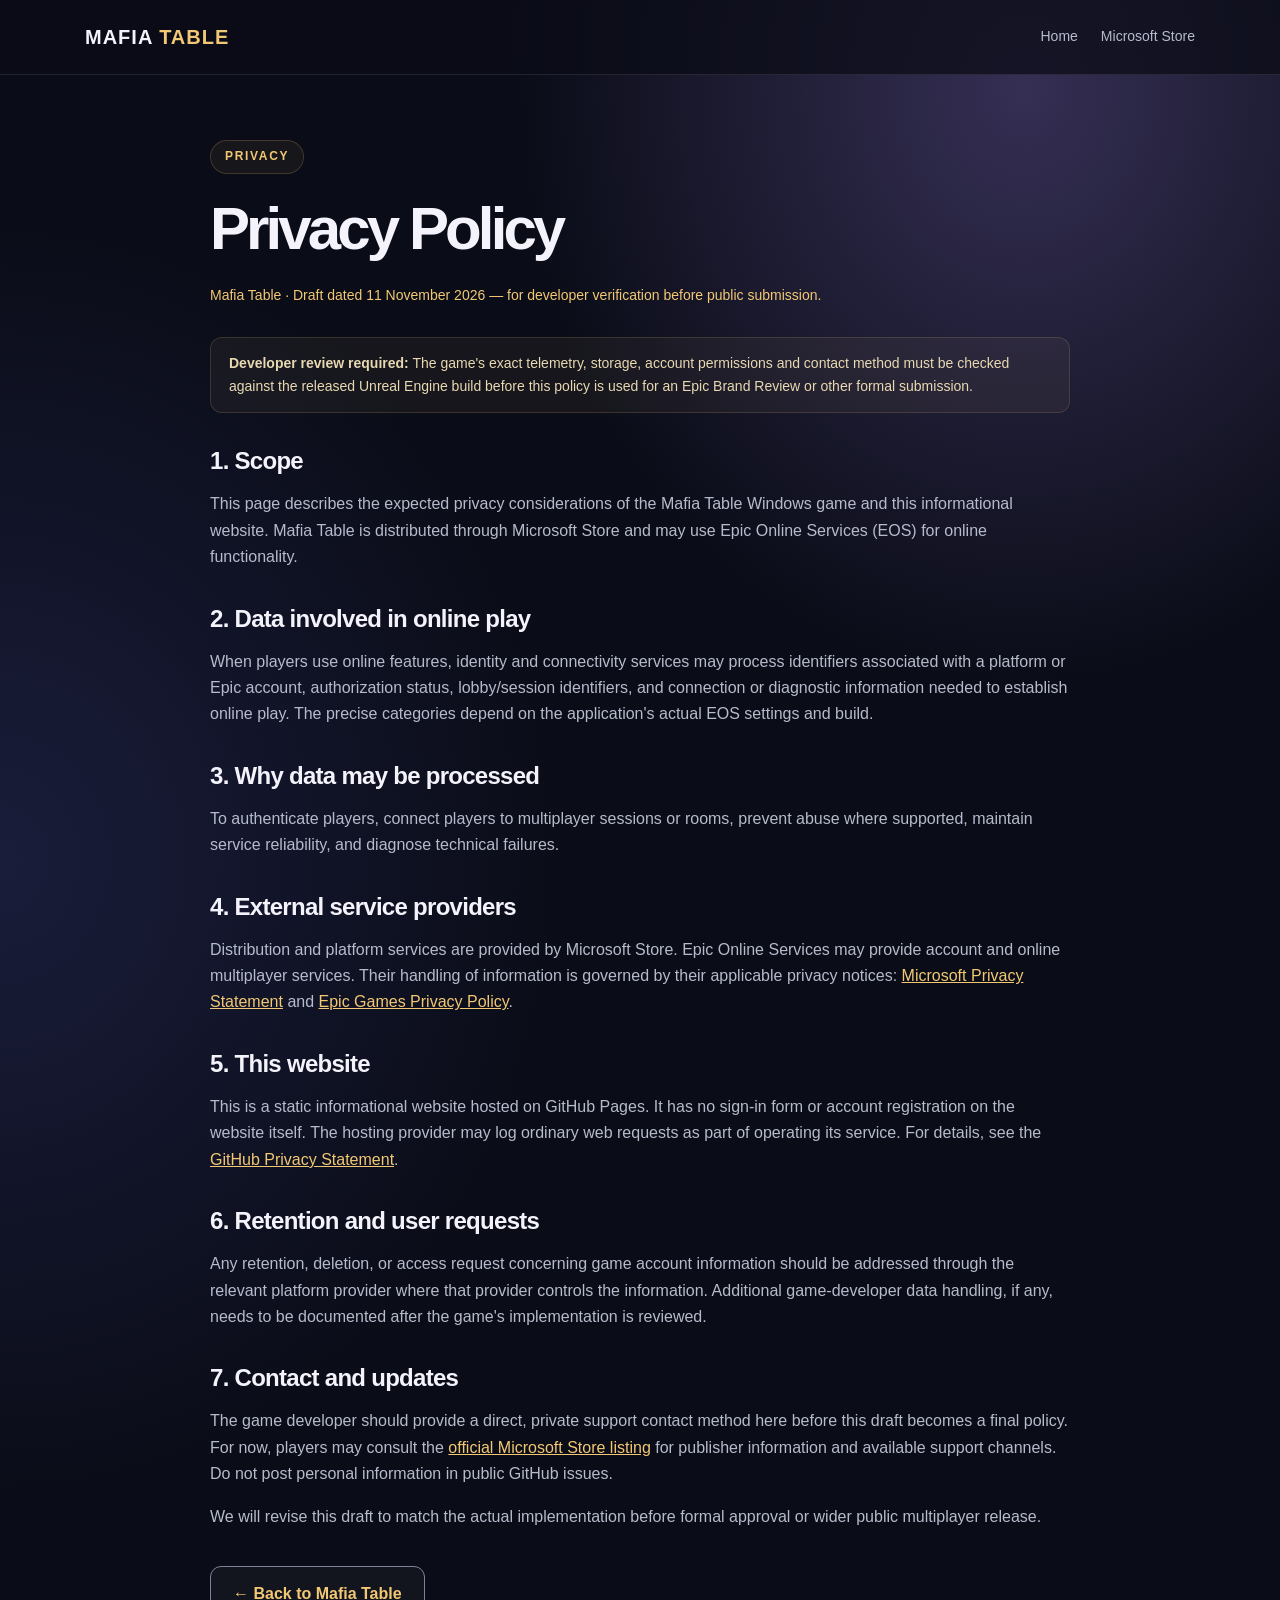
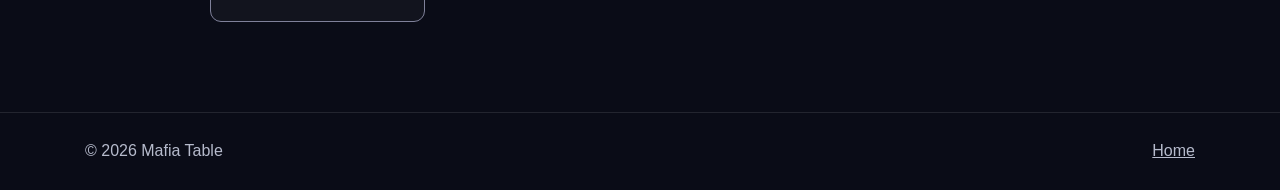
==== privacy.html @ bb3576d7 "Add Mafia Table website: privacy.html" ====
<!doctype html><html lang="en"><head><meta charset="utf-8"><meta name="viewport" content="width=device-width,initial-scale=1"><meta name="theme-color" content="#0a0c17"><meta name="description" content="Mafia Table privacy policy information."><title>Privacy Policy | Mafia Table</title><link rel="stylesheet" href="styles.css"></head><body><header><div class="shell nav"><a class="brand" href="./">MAFIA <span>TABLE</span></a><nav><a href="./">Home</a><a href="https://apps.microsoft.com/detail/9NH1LT8SS26W?hl=en&amp;gl=IL">Microsoft Store</a></nav></div></header>
<main class="shell content"><span class="eyebrow">Privacy</span><h1>Privacy Policy</h1><p class="meta">Mafia Table · Draft dated 11 November 2026 — for developer verification before public submission.</p><div class="note"><strong>Developer review required:</strong> The game's exact telemetry, storage, account permissions and contact method must be checked against the released Unreal Engine build before this policy is used for an Epic Brand Review or other formal submission.</div>
<h2>1. Scope</h2><p>This page describes the expected privacy considerations of the Mafia Table Windows game and this informational website. Mafia Table is distributed through Microsoft Store and may use Epic Online Services (EOS) for online functionality.</p>
<h2>2. Data involved in online play</h2><p>When players use online features, identity and connectivity services may process identifiers associated with a platform or Epic account, authorization status, lobby/session identifiers, and connection or diagnostic information needed to establish online play. The precise categories depend on the application's actual EOS settings and build.</p>
<h2>3. Why data may be processed</h2><p>To authenticate players, connect players to multiplayer sessions or rooms, prevent abuse where supported, maintain service reliability, and diagnose technical failures.</p>
<h2>4. External service providers</h2><p>Distribution and platform services are provided by Microsoft Store. Epic Online Services may provide account and online multiplayer services. Their handling of information is governed by their applicable privacy notices: <a href="https://privacy.microsoft.com/privacystatement">Microsoft Privacy Statement</a> and <a href="https://www.epicgames.com/site/en-US/privacypolicy">Epic Games Privacy Policy</a>.</p>
<h2>5. This website</h2><p>This is a static informational website hosted on GitHub Pages. It has no sign-in form or account registration on the website itself. The hosting provider may log ordinary web requests as part of operating its service. For details, see the <a href="https://docs.github.com/en/site-policy/privacy-policies/github-general-privacy-statement">GitHub Privacy Statement</a>.</p>
<h2>6. Retention and user requests</h2><p>Any retention, deletion, or access request concerning game account information should be addressed through the relevant platform provider where that provider controls the information. Additional game-developer data handling, if any, needs to be documented after the game's implementation is reviewed.</p>
<h2>7. Contact and updates</h2><p>The game developer should provide a direct, private support contact method here before this draft becomes a final policy. For now, players may consult the <a href="https://apps.microsoft.com/detail/9NH1LT8SS26W?hl=en&amp;gl=IL">official Microsoft Store listing</a> for publisher information and available support channels. Do not post personal information in public GitHub issues.</p>
<p>We will revise this draft to match the actual implementation before formal approval or wider public multiplayer release.</p>
<div class="buttons" style="margin-top:36px"><a class="button outline" href="./">← Back to Mafia Table</a></div></main>
<footer><div class="shell footer-row"><span>© 2026 Mafia Table</span><a href="./">Home</a></div></footer></body></html>
---- styles.css ----
:root{color-scheme:dark;--bg:#0a0c17;--panel:#171b2e;--line:#313752;--ink:#f4f3fb;--muted:#b6bbcc;--gold:#f2c874;--violet:#9b91ff}*{box-sizing:border-box}html{scroll-behavior:smooth}body{margin:0;font-family:Inter,Segoe UI,Arial,sans-serif;background:radial-gradient(ellipse 50% 42% at 80% 5%,#352f54 0,transparent 80%),radial-gradient(ellipse 55% 45% at 0 48%,#191d3a 0,transparent 82%),var(--bg);color:var(--ink);line-height:1.65}a{color:inherit}a:focus-visible{outline:3px solid var(--gold);outline-offset:3px;border-radius:5px}.shell{width:min(1110px,calc(100% - 42px));margin:auto}header{border-bottom:1px solid #ffffff19;background:#0a0c17ba}.nav{display:flex;justify-content:space-between;align-items:center;gap:22px;min-height:74px}.brand{font-size:20px;font-weight:900;text-decoration:none;letter-spacing:.05em}.brand span{color:var(--gold)}nav{display:flex;align-items:center;gap:23px}nav a{font-size:14px;color:var(--muted);text-decoration:none}nav a:hover{color:white}h1,h2,h3{line-height:1.17;letter-spacing:-.03em}h1{font-weight:900;font-size:clamp(53px,9vw,110px);letter-spacing:-.065em;margin:20px 0}h1 strong{color:var(--gold)}h2{font-size:clamp(28px,4vw,40px);margin:0 0 13px}h3{margin:0 0 10px}p{color:var(--muted)}.hero{display:grid;grid-template-columns:1.12fr .88fr;align-items:center;gap:30px;padding:90px 0 110px}.eyebrow{display:inline-block;border:1px solid #a586524f;border-radius:30px;padding:6px 14px;text-transform:uppercase;letter-spacing:.14em;font-size:12px;color:var(--gold);font-weight:800;background:#c4a65d10}.lead{font-size:clamp(17px,2.3vw,21px);max-width:610px;margin:0 0 31px}.buttons{display:flex;gap:13px;flex-wrap:wrap}.button{padding:14px 22px;border-radius:11px;display:inline-flex;align-items:center;gap:9px;font-weight:800;text-decoration:none;transition:transform .15s}.button:hover{transform:translateY(-2px)}.button.primary{color:#211827;background:linear-gradient(115deg,#f5d995,#e4b75d)}.button.outline{border:1px solid #7f819a;background:#ffffff08}.scene{min-height:340px;display:grid;place-items:center;position:relative}.scene:before{content:"";position:absolute;width:100%;aspect-ratio:1;background:radial-gradient(circle,#57457e88,transparent 68%);filter:blur(15px)}.table-art{position:relative;display:grid;place-items:center;width:min(86%,385px);aspect-ratio:1.15;border-radius:35px;background:linear-gradient(135deg,#34304f,#15182b);border:1px solid #ffffff30;box-shadow:0 30px 75px #0008;transform:rotate(-7deg)}.felt{width:75%;height:67%;background:radial-gradient(circle at 35% 10%,#53705a,#273d40 60%,#22303e);border:9px solid #b98c56;box-shadow:inset 0 0 0 2px #f8d59077,0 15px 20px #0006;border-radius:26px;display:grid;place-items:center}.cards{font-size:clamp(42px,7vw,76px);letter-spacing:-.17em;transform:rotate(7deg);text-shadow:0 8px 14px #0008}.chip{position:absolute;display:grid;place-items:center;height:56px;width:56px;background:#f7e8d0;border-radius:50%;border:4px dashed #c25353;color:#bf5050;font-weight:900;font-size:25px;box-shadow:0 9px 24px #0007}.chip.c1{right:5%;top:10%}.chip.c2{left:5%;bottom:7%;border-color:#4b5c8c;color:#4b5c8c}.features{padding:14px 0 90px}.features>.intro{margin-bottom:22px}.grid{display:grid;grid-template-columns:repeat(3,1fr);gap:16px}.tile{border:1px solid var(--line);border-radius:17px;padding:25px;background:linear-gradient(150deg,#1b2137,#131729);min-height:190px}.tile .emoji{font-size:30px;display:block;margin-bottom:16px}.tile p{font-size:14px;margin:0}.banner{border:1px solid #4c4b6b;background:linear-gradient(135deg,#292944,#171b2d);padding:30px;border-radius:20px;display:flex;align-items:center;justify-content:space-between;gap:20px;margin-bottom:100px}.banner p{margin-bottom:0}.small{font-size:13px}.note{border:1px solid #8e7b534a;background:#bba06411;color:#e8d9b2;padding:14px 18px;border-radius:12px;margin-top:30px;font-size:14px}.content{max-width:860px;padding:65px 0 90px}.content h1{font-size:clamp(38px,6vw,60px)}.content h2{font-size:24px;margin:34px 0 9px}.content ul{color:var(--muted);padding-left:22px}.content a{color:var(--gold)}.meta{font-size:14px;color:var(--gold)}footer{border-top:1px solid #ffffff1a;padding:25px 0;color:var(--muted)}.footer-row{display:flex;align-items:center;justify-content:space-between;gap:20px;flex-wrap:wrap}footer a{color:var(--muted)}footer a:hover{color:white}@media(max-width:760px){.hero{grid-template-columns:1fr;padding:60px 0 55px}.scene{min-height:285px}.grid{grid-template-columns:1fr}.banner{flex-direction:column;align-items:flex-start;margin-bottom:65px}.nav{min-height:69px}.nav nav{gap:12px}nav a{font-size:12px}.tile{min-height:initial}}
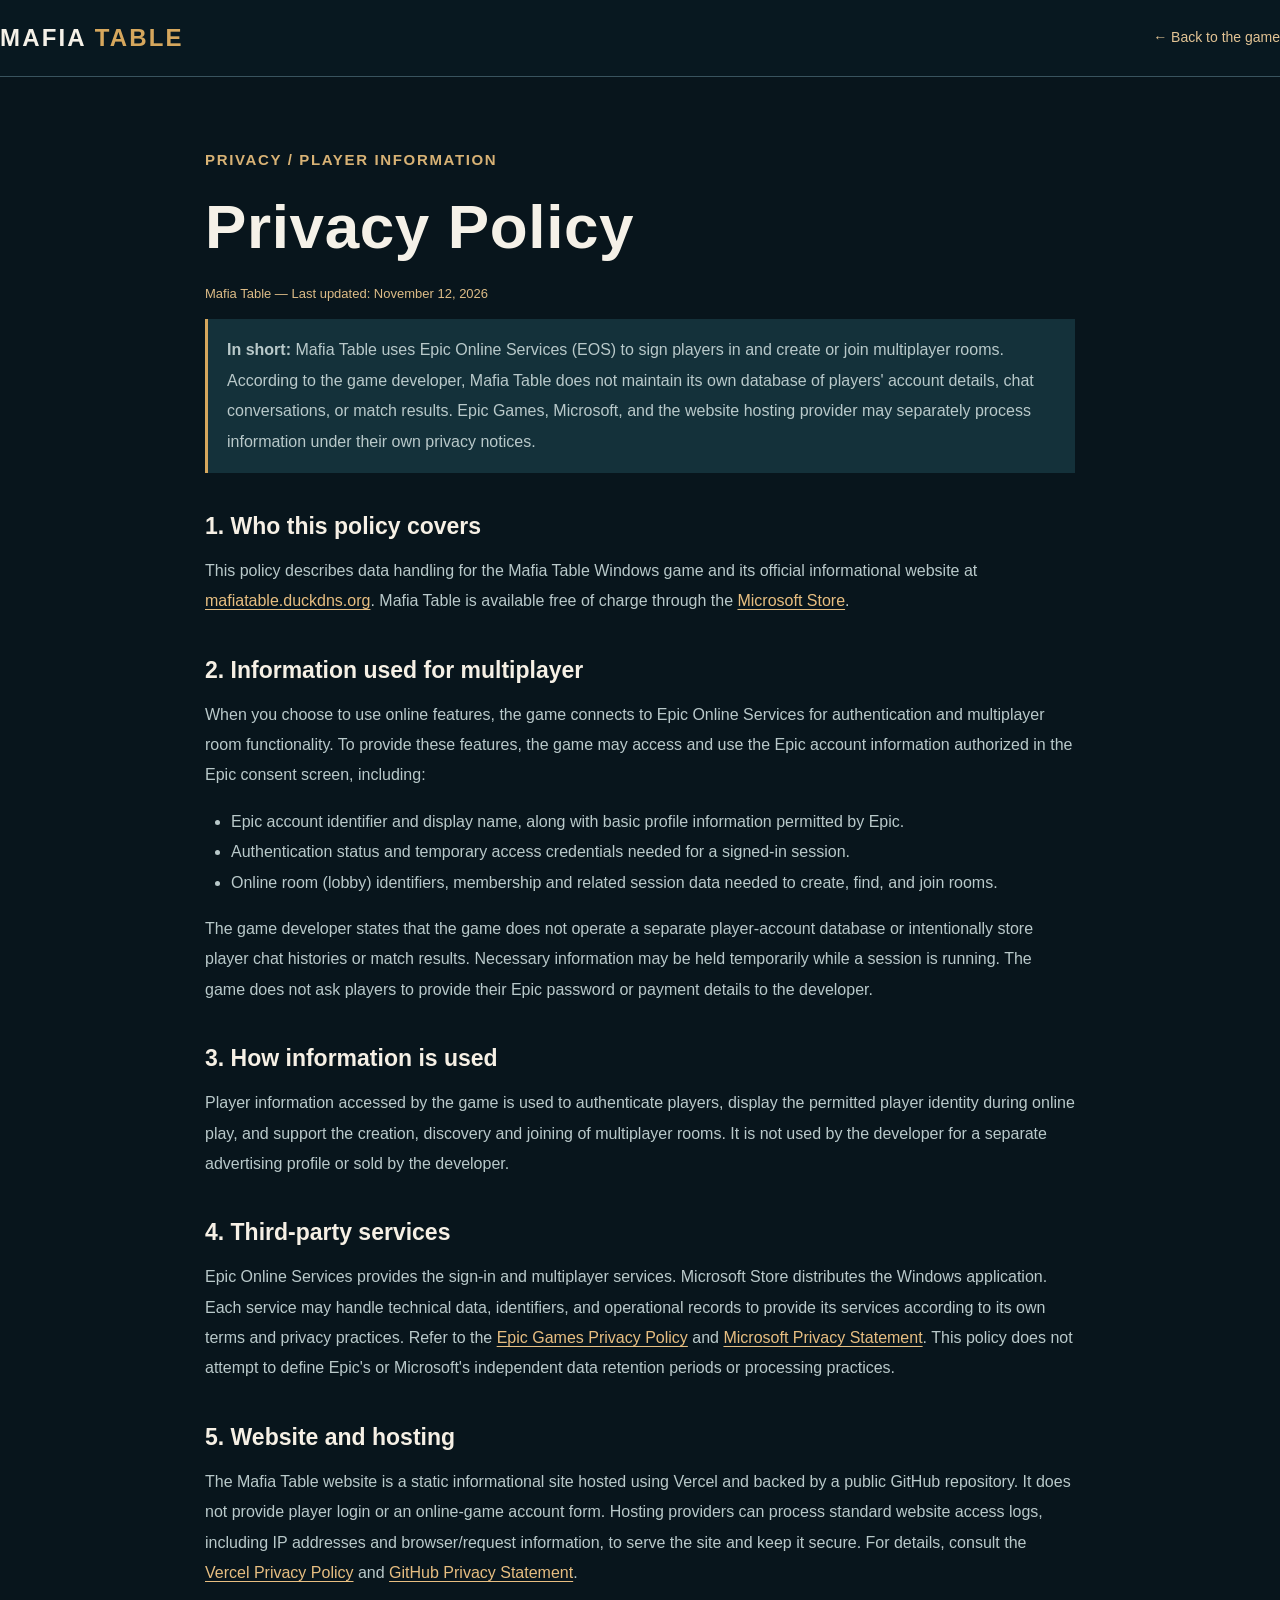
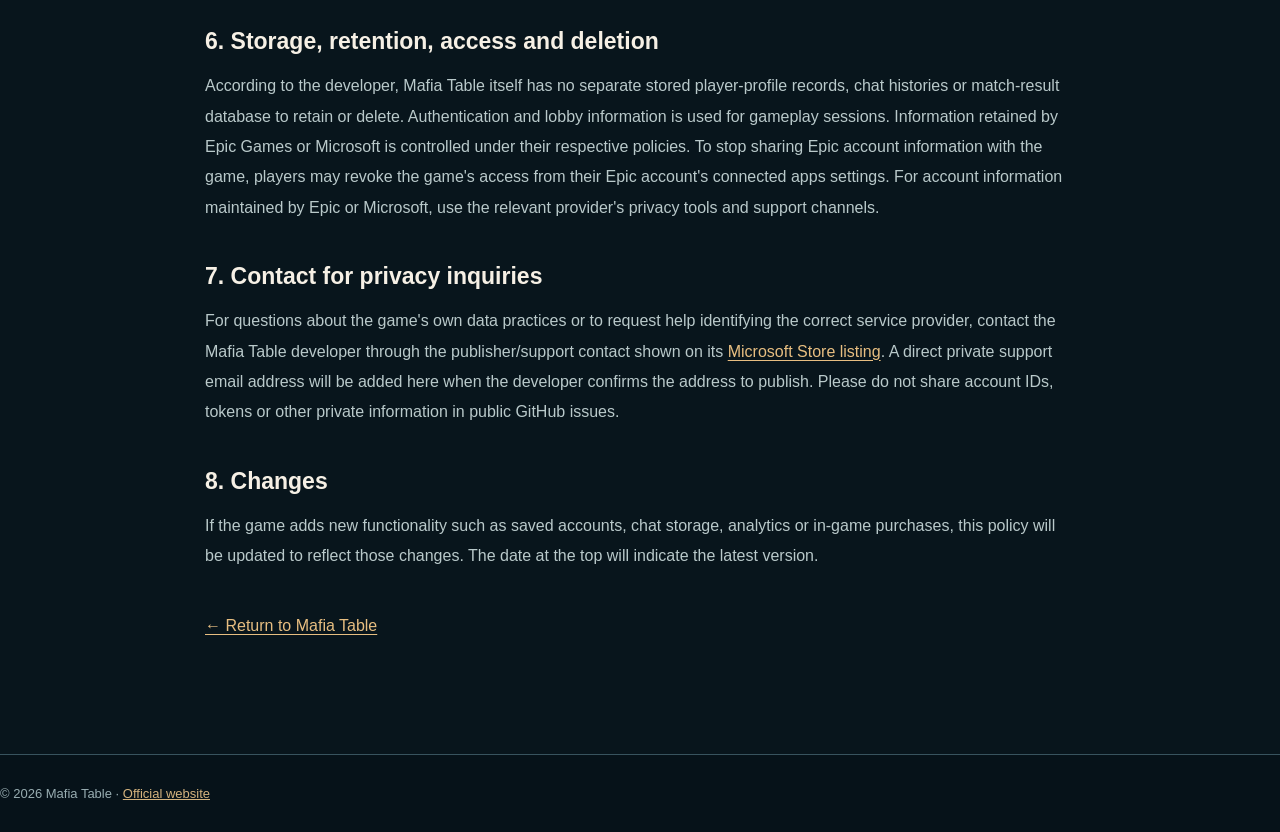
==== commit c7ba1b3b: "Update Mafia Table privacy policy for EOS-only authentication and lobbies" ====
--- a/privacy.html
+++ b/privacy.html
@@ -1,12 +1,65 @@
-<!doctype html><html lang="en"><head><meta charset="utf-8"><meta name="viewport" content="width=device-width,initial-scale=1"><meta name="theme-color" content="#0a0c17"><meta name="description" content="Mafia Table privacy policy information."><title>Privacy Policy | Mafia Table</title><link rel="stylesheet" href="styles.css"></head><body><header><div class="shell nav"><a class="brand" href="./">MAFIA <span>TABLE</span></a><nav><a href="./">Home</a><a href="https://apps.microsoft.com/detail/9NH1LT8SS26W?hl=en&amp;gl=IL">Microsoft Store</a></nav></div></header>
-<main class="shell content"><span class="eyebrow">Privacy</span><h1>Privacy Policy</h1><p class="meta">Mafia Table · Draft dated 11 November 2026 — for developer verification before public submission.</p><div class="note"><strong>Developer review required:</strong> The game's exact telemetry, storage, account permissions and contact method must be checked against the released Unreal Engine build before this policy is used for an Epic Brand Review or other formal submission.</div>
-<h2>1. Scope</h2><p>This page describes the expected privacy considerations of the Mafia Table Windows game and this informational website. Mafia Table is distributed through Microsoft Store and may use Epic Online Services (EOS) for online functionality.</p>
-<h2>2. Data involved in online play</h2><p>When players use online features, identity and connectivity services may process identifiers associated with a platform or Epic account, authorization status, lobby/session identifiers, and connection or diagnostic information needed to establish online play. The precise categories depend on the application's actual EOS settings and build.</p>
-<h2>3. Why data may be processed</h2><p>To authenticate players, connect players to multiplayer sessions or rooms, prevent abuse where supported, maintain service reliability, and diagnose technical failures.</p>
-<h2>4. External service providers</h2><p>Distribution and platform services are provided by Microsoft Store. Epic Online Services may provide account and online multiplayer services. Their handling of information is governed by their applicable privacy notices: <a href="https://privacy.microsoft.com/privacystatement">Microsoft Privacy Statement</a> and <a href="https://www.epicgames.com/site/en-US/privacypolicy">Epic Games Privacy Policy</a>.</p>
-<h2>5. This website</h2><p>This is a static informational website hosted on GitHub Pages. It has no sign-in form or account registration on the website itself. The hosting provider may log ordinary web requests as part of operating its service. For details, see the <a href="https://docs.github.com/en/site-policy/privacy-policies/github-general-privacy-statement">GitHub Privacy Statement</a>.</p>
-<h2>6. Retention and user requests</h2><p>Any retention, deletion, or access request concerning game account information should be addressed through the relevant platform provider where that provider controls the information. Additional game-developer data handling, if any, needs to be documented after the game's implementation is reviewed.</p>
-<h2>7. Contact and updates</h2><p>The game developer should provide a direct, private support contact method here before this draft becomes a final policy. For now, players may consult the <a href="https://apps.microsoft.com/detail/9NH1LT8SS26W?hl=en&amp;gl=IL">official Microsoft Store listing</a> for publisher information and available support channels. Do not post personal information in public GitHub issues.</p>
-<p>We will revise this draft to match the actual implementation before formal approval or wider public multiplayer release.</p>
-<div class="buttons" style="margin-top:36px"><a class="button outline" href="./">← Back to Mafia Table</a></div></main>
-<footer><div class="shell footer-row"><span>© 2026 Mafia Table</span><a href="./">Home</a></div></footer></body></html>+<!doctype html>
+<html lang="en">
+<head>
+<meta charset="utf-8">
+<meta name="viewport" content="width=device-width,initial-scale=1">
+<meta name="theme-color" content="#08151b">
+<meta name="description" content="Privacy Policy for Mafia Table, a free Windows game using Epic Online Services for sign-in and online rooms.">
+<title>Privacy Policy | Mafia Table</title>
+<link rel="stylesheet" href="styles.css">
+<style>
+.privacy-page{max-width:870px;margin:auto;padding:70px 0 96px}
+.privacy-page h1{font:900 clamp(37px,6vw,62px)/1.2 "Barlow Condensed",Arial,sans-serif;letter-spacing:.01em;margin:17px 0}
+.privacy-page h2{font-size:23px;color:#f6f0e5;margin:35px 0 10px}
+.privacy-page p,.privacy-page li{color:#b9c9ca;line-height:1.9}
+.privacy-page ul{padding-left:26px}
+.privacy-page a{color:#e7be81;text-underline-offset:3px}
+.privacy-date{color:#ddbc87!important;font-size:13px}
+.privacy-summary{border-left:3px solid #d6a75d;padding:16px 19px;background:#14313a}
+.privacy-nav{display:flex;justify-content:space-between;align-items:center;gap:14px;padding:24px 0}
+.privacy-nav a{text-decoration:none}
+.privacy-nav .logo{font:900 24px "Barlow Condensed",Arial,sans-serif;letter-spacing:.09em}
+.privacy-nav .logo span{color:#d6a75d}
+.privacy-nav .return{color:#e2c394;font-size:14px}
+.privacy-footer{border-top:1px solid #38535e;color:#98adb1;padding:28px 0;font-size:13px}
+@media(max-width:760px){.privacy-page{padding:45px 0 70px}.privacy-page h2{font-size:21px}}
+</style>
+</head>
+<body>
+<header style="background:#081820;border-bottom:1px solid #39535e">
+<div class="shell privacy-nav">
+<a class="logo" href="./">MAFIA <span>TABLE</span></a>
+<a class="return" href="./">← Back to the game</a>
+</div>
+</header>
+<main class="shell privacy-page" id="main">
+<span class="eyebrow">PRIVACY / PLAYER INFORMATION</span>
+<h1>Privacy Policy</h1>
+<p class="privacy-date">Mafia Table — Last updated: November 12, 2026</p>
+<div class="privacy-summary"><p style="margin:0"><strong>In short:</strong> Mafia Table uses Epic Online Services (EOS) to sign players in and create or join multiplayer rooms. According to the game developer, Mafia Table does not maintain its own database of players' account details, chat conversations, or match results. Epic Games, Microsoft, and the website hosting provider may separately process information under their own privacy notices.</p></div>
+<h2>1. Who this policy covers</h2>
+<p>This policy describes data handling for the Mafia Table Windows game and its official informational website at <a href="https://mafiatable.duckdns.org/">mafiatable.duckdns.org</a>. Mafia Table is available free of charge through the <a href="https://apps.microsoft.com/detail/9NH1LT8SS26W?hl=en&amp;gl=IL">Microsoft Store</a>.</p>
+<h2>2. Information used for multiplayer</h2>
+<p>When you choose to use online features, the game connects to Epic Online Services for authentication and multiplayer room functionality. To provide these features, the game may access and use the Epic account information authorized in the Epic consent screen, including:</p>
+<ul>
+<li>Epic account identifier and display name, along with basic profile information permitted by Epic.</li>
+<li>Authentication status and temporary access credentials needed for a signed-in session.</li>
+<li>Online room (lobby) identifiers, membership and related session data needed to create, find, and join rooms.</li>
+</ul>
+<p>The game developer states that the game does not operate a separate player-account database or intentionally store player chat histories or match results. Necessary information may be held temporarily while a session is running. The game does not ask players to provide their Epic password or payment details to the developer.</p>
+<h2>3. How information is used</h2>
+<p>Player information accessed by the game is used to authenticate players, display the permitted player identity during online play, and support the creation, discovery and joining of multiplayer rooms. It is not used by the developer for a separate advertising profile or sold by the developer.</p>
+<h2>4. Third-party services</h2>
+<p>Epic Online Services provides the sign-in and multiplayer services. Microsoft Store distributes the Windows application. Each service may handle technical data, identifiers, and operational records to provide its services according to its own terms and privacy practices. Refer to the <a href="https://www.epicgames.com/site/en-US/privacypolicy">Epic Games Privacy Policy</a> and <a href="https://privacy.microsoft.com/privacystatement">Microsoft Privacy Statement</a>. This policy does not attempt to define Epic's or Microsoft's independent data retention periods or processing practices.</p>
+<h2>5. Website and hosting</h2>
+<p>The Mafia Table website is a static informational site hosted using Vercel and backed by a public GitHub repository. It does not provide player login or an online-game account form. Hosting providers can process standard website access logs, including IP addresses and browser/request information, to serve the site and keep it secure. For details, consult the <a href="https://vercel.com/legal/privacy-policy">Vercel Privacy Policy</a> and <a href="https://docs.github.com/en/site-policy/privacy-policies/github-general-privacy-statement">GitHub Privacy Statement</a>.</p>
+<h2>6. Storage, retention, access and deletion</h2>
+<p>According to the developer, Mafia Table itself has no separate stored player-profile records, chat histories or match-result database to retain or delete. Authentication and lobby information is used for gameplay sessions. Information retained by Epic Games or Microsoft is controlled under their respective policies. To stop sharing Epic account information with the game, players may revoke the game's access from their Epic account's connected apps settings. For account information maintained by Epic or Microsoft, use the relevant provider's privacy tools and support channels.</p>
+<h2>7. Contact for privacy inquiries</h2>
+<p>For questions about the game's own data practices or to request help identifying the correct service provider, contact the Mafia Table developer through the publisher/support contact shown on its <a href="https://apps.microsoft.com/detail/9NH1LT8SS26W?hl=en&amp;gl=IL">Microsoft Store listing</a>. A direct private support email address will be added here when the developer confirms the address to publish. Please do not share account IDs, tokens or other private information in public GitHub issues.</p>
+<h2>8. Changes</h2>
+<p>If the game adds new functionality such as saved accounts, chat storage, analytics or in-game purchases, this policy will be updated to reflect those changes. The date at the top will indicate the latest version.</p>
+<p style="margin-top:40px"><a href="./">← Return to Mafia Table</a></p>
+</main>
+<footer class="privacy-footer"><div class="shell">© 2026 Mafia Table · <a href="./" style="color:#d4b37e">Official website</a></div></footer>
+</body></html>
--- a/styles.css
+++ b/styles.css
@@ -1 +1,21 @@
-:root{color-scheme:dark;--bg:#0a0c17;--panel:#171b2e;--line:#313752;--ink:#f4f3fb;--muted:#b6bbcc;--gold:#f2c874;--violet:#9b91ff}*{box-sizing:border-box}html{scroll-behavior:smooth}body{margin:0;font-family:Inter,Segoe UI,Arial,sans-serif;background:radial-gradient(ellipse 50% 42% at 80% 5%,#352f54 0,transparent 80%),radial-gradient(ellipse 55% 45% at 0 48%,#191d3a 0,transparent 82%),var(--bg);color:var(--ink);line-height:1.65}a{color:inherit}a:focus-visible{outline:3px solid var(--gold);outline-offset:3px;border-radius:5px}.shell{width:min(1110px,calc(100% - 42px));margin:auto}header{border-bottom:1px solid #ffffff19;background:#0a0c17ba}.nav{display:flex;justify-content:space-between;align-items:center;gap:22px;min-height:74px}.brand{font-size:20px;font-weight:900;text-decoration:none;letter-spacing:.05em}.brand span{color:var(--gold)}nav{display:flex;align-items:center;gap:23px}nav a{font-size:14px;color:var(--muted);text-decoration:none}nav a:hover{color:white}h1,h2,h3{line-height:1.17;letter-spacing:-.03em}h1{font-weight:900;font-size:clamp(53px,9vw,110px);letter-spacing:-.065em;margin:20px 0}h1 strong{color:var(--gold)}h2{font-size:clamp(28px,4vw,40px);margin:0 0 13px}h3{margin:0 0 10px}p{color:var(--muted)}.hero{display:grid;grid-template-columns:1.12fr .88fr;align-items:center;gap:30px;padding:90px 0 110px}.eyebrow{display:inline-block;border:1px solid #a586524f;border-radius:30px;padding:6px 14px;text-transform:uppercase;letter-spacing:.14em;font-size:12px;color:var(--gold);font-weight:800;background:#c4a65d10}.lead{font-size:clamp(17px,2.3vw,21px);max-width:610px;margin:0 0 31px}.buttons{display:flex;gap:13px;flex-wrap:wrap}.button{padding:14px 22px;border-radius:11px;display:inline-flex;align-items:center;gap:9px;font-weight:800;text-decoration:none;transition:transform .15s}.button:hover{transform:translateY(-2px)}.button.primary{color:#211827;background:linear-gradient(115deg,#f5d995,#e4b75d)}.button.outline{border:1px solid #7f819a;background:#ffffff08}.scene{min-height:340px;display:grid;place-items:center;position:relative}.scene:before{content:"";position:absolute;width:100%;aspect-ratio:1;background:radial-gradient(circle,#57457e88,transparent 68%);filter:blur(15px)}.table-art{position:relative;display:grid;place-items:center;width:min(86%,385px);aspect-ratio:1.15;border-radius:35px;background:linear-gradient(135deg,#34304f,#15182b);border:1px solid #ffffff30;box-shadow:0 30px 75px #0008;transform:rotate(-7deg)}.felt{width:75%;height:67%;background:radial-gradient(circle at 35% 10%,#53705a,#273d40 60%,#22303e);border:9px solid #b98c56;box-shadow:inset 0 0 0 2px #f8d59077,0 15px 20px #0006;border-radius:26px;display:grid;place-items:center}.cards{font-size:clamp(42px,7vw,76px);letter-spacing:-.17em;transform:rotate(7deg);text-shadow:0 8px 14px #0008}.chip{position:absolute;display:grid;place-items:center;height:56px;width:56px;background:#f7e8d0;border-radius:50%;border:4px dashed #c25353;color:#bf5050;font-weight:900;font-size:25px;box-shadow:0 9px 24px #0007}.chip.c1{right:5%;top:10%}.chip.c2{left:5%;bottom:7%;border-color:#4b5c8c;color:#4b5c8c}.features{padding:14px 0 90px}.features>.intro{margin-bottom:22px}.grid{display:grid;grid-template-columns:repeat(3,1fr);gap:16px}.tile{border:1px solid var(--line);border-radius:17px;padding:25px;background:linear-gradient(150deg,#1b2137,#131729);min-height:190px}.tile .emoji{font-size:30px;display:block;margin-bottom:16px}.tile p{font-size:14px;margin:0}.banner{border:1px solid #4c4b6b;background:linear-gradient(135deg,#292944,#171b2d);padding:30px;border-radius:20px;display:flex;align-items:center;justify-content:space-between;gap:20px;margin-bottom:100px}.banner p{margin-bottom:0}.small{font-size:13px}.note{border:1px solid #8e7b534a;background:#bba06411;color:#e8d9b2;padding:14px 18px;border-radius:12px;margin-top:30px;font-size:14px}.content{max-width:860px;padding:65px 0 90px}.content h1{font-size:clamp(38px,6vw,60px)}.content h2{font-size:24px;margin:34px 0 9px}.content ul{color:var(--muted);padding-left:22px}.content a{color:var(--gold)}.meta{font-size:14px;color:var(--gold)}footer{border-top:1px solid #ffffff1a;padding:25px 0;color:var(--muted)}.footer-row{display:flex;align-items:center;justify-content:space-between;gap:20px;flex-wrap:wrap}footer a{color:var(--muted)}footer a:hover{color:white}@media(max-width:760px){.hero{grid-template-columns:1fr;padding:60px 0 55px}.scene{min-height:285px}.grid{grid-template-columns:1fr}.banner{flex-direction:column;align-items:flex-start;margin-bottom:65px}.nav{min-height:69px}.nav nav{gap:12px}nav a{font-size:12px}.tile{min-height:initial}}+:root{--bg:#08151c;--ink:#f5f1e8;--muted:#aab6bb;--gold:#d6a75d;--border:#416271;--deep:#09151d;--panel:#102631}
+*{box-sizing:border-box}html{scroll-behavior:smooth}body{margin:0;background:var(--bg);color:var(--ink);font-family:"Cairo",Tahoma,Arial,sans-serif;line-height:1.65}button,a{font:inherit}a{color:inherit}button{cursor:pointer}::selection{background:var(--gold);color:var(--deep)}:focus-visible{outline:3px solid var(--gold);outline-offset:4px}.skip-link{position:absolute;top:-100px;right:20px;z-index:100;padding:10px 16px;background:var(--gold);color:#111}.skip-link:focus{top:12px}.site-shell{overflow:hidden}.section-wrap{width:min(1320px,calc(100% - 96px));margin-inline:auto}
+.topbar{height:88px;width:100%;position:absolute;inset:0 0 auto;z-index:30;display:flex;align-items:center;justify-content:space-between;padding:0 clamp(20px,4.5vw,80px);gap:24px;border-bottom:1px solid #b3c9ca24;background:linear-gradient(180deg,#07151ce3,#0c1d2790);backdrop-filter:blur(10px);direction:ltr}.brand{display:inline-flex;align-items:center;gap:11px;text-decoration:none;font:900 24px/1 "Barlow Condensed",Impact,sans-serif;letter-spacing:.075em;white-space:nowrap}.brand b{color:var(--gold);font-weight:800}.brand small{display:block;font:500 9px/1.8 "Barlow Condensed",sans-serif;letter-spacing:.3em;color:#9bafae}.brand-sigil{font:normal 38px Georgia,serif;color:var(--gold);border:1px solid #c89e5766;display:grid;place-items:center;width:45px;height:48px;clip-path:polygon(50% 0,96% 25%,96% 75%,50% 100%,4% 75%,4% 25%)}.topbar nav{display:flex;align-items:center;gap:clamp(13px,2vw,35px);direction:rtl}.topbar nav a{text-decoration:none;font-size:13px;font-weight:800;white-space:nowrap;color:#c6d2d2;transition:color .2s}.topbar nav a:hover{color:var(--gold)}.nav-cta{text-decoration:none;color:#111a1b;background:var(--gold);font-size:13px;font-weight:900;padding:12px 20px;white-space:nowrap;transition:background .2s,transform .2s}.nav-cta:hover{background:#f0c57a;transform:translateY(-2px)}
+.hero{height:min(850px,100svh);min-height:700px;position:relative;background:#071b24;overflow:hidden;isolation:isolate}.room{position:absolute;inset:0;background:linear-gradient(90deg,#122e37 0,#23444b 37%,#132c38 68%,#1b3840 100%);overflow:hidden;transform:translateZ(0)}.room:before{content:"";position:absolute;inset:0;z-index:4;pointer-events:none;background:repeating-linear-gradient(90deg,transparent 0 130px,#00000012 131px 133px),radial-gradient(circle at 50% 20%,transparent 2%,#0712197a 90%);mix-blend-mode:multiply}.room:after{content:"";position:absolute;inset:auto 0 0;height:40%;background:linear-gradient(0deg,#0b151bda,transparent);z-index:8;pointer-events:none}.ceiling{position:absolute;inset:0 0 auto;height:115px;background:linear-gradient(180deg,#111d22 0%,#2e3b40 60%,#576469 100%);box-shadow:0 12px 28px #0009;z-index:1;transform:skewY(-1deg);transform-origin:top left}.ceiling:before,.ceiling:after{content:"";position:absolute;background:#141f26;box-shadow:0 0 15px #0008}.ceiling:before{height:24px;top:12px;width:100%;transform:rotate(-1deg)}.ceiling:after{width:360px;height:18px;top:48px;left:36%;transform:rotate(3deg)}.ceiling span{position:absolute;top:15px;width:180px;height:16px;background:#d1d9d6ab;filter:blur(2px);box-shadow:0 0 24px #f3ffff85;left:15%}.ceiling span:nth-child(2){left:70%;width:150px}.ceiling span:nth-child(3){top:50px;left:44%;width:140px;opacity:.6}
+.room-banner{position:absolute;top:112px;left:25%;right:0;height:110px;background:linear-gradient(180deg,#162935,#1b3443);border-bottom:4px solid #c69b55;display:flex;direction:rtl;align-items:center;justify-content:center;gap:28px;z-index:2;box-shadow:0 8px 26px #0006;transform:skewY(-1.6deg)}.room-seal{font-size:60px;line-height:1;color:var(--gold)}.arabic-sign{font-size:clamp(28px,3.5vw,59px);font-weight:900;white-space:nowrap;text-shadow:0 2px 0 #0005}.sign-divider{height:60%;width:3px;background:#dbab56}.english-sign{font:800 clamp(21px,2.7vw,46px)/1 "Barlow Condensed",sans-serif;letter-spacing:.035em;text-align:left}.english-sign small{display:block;color:var(--gold);font:600 14px/1.9 "Barlow Condensed",sans-serif;letter-spacing:.13em;text-align:center}
+.bulletin{position:absolute;top:145px;bottom:260px;left:-20px;width:25%;background:linear-gradient(180deg,#485a5d,#82918b 70%,#1a3e43);border:9px solid #1b2830;display:flex;align-items:center;justify-content:space-evenly;gap:7px;direction:ltr;box-shadow:0 3px 20px #0006;z-index:1}.bulletin b{position:absolute;top:8px;font-weight:900;font-size:24px;color:#18252b}.bulletin span{background:#ede9d5;color:#38474b;box-shadow:4px 6px 0 #0002;display:block;padding:32px 4px;width:30%;text-align:center;font:600 15px "Barlow Condensed",sans-serif;transform:rotate(-3deg)}.bulletin span:nth-of-type(2){transform:rotate(3deg)}.room-number{position:absolute;top:278px;left:33%;z-index:3;display:flex;flex-direction:column;align-items:center;width:145px;background:#173744;border:5px solid #40555d;padding:5px 0;color:#ecf1ed;box-shadow:0 15px 38px #0008}.room-number b{font:900 108px/.95 "Barlow Condensed",sans-serif}.room-number small{font:600 12px/2 "Barlow Condensed",sans-serif;letter-spacing:.12em;color:var(--gold)}.observation{position:absolute;top:240px;right:4%;width:39%;height:285px;border:14px solid #152832;outline:3px solid #48606a;background:radial-gradient(circle at 38% 49%,#26424a,#050d13 54%,#03080b);box-shadow:inset 0 0 80px #000,0 20px 30px #0008;z-index:2;text-align:center;color:#a6bec0;font-size:20px;font-weight:900}.observation span{display:block;opacity:.28;margin-top:13px}.observation small{font:600 11px "Barlow Condensed",sans-serif;letter-spacing:.22em;color:var(--gold);opacity:.25}.observer{position:absolute;bottom:0;left:42%;width:75px;height:120px;background:linear-gradient(90deg,#0b1219,#182530,#0b1219);clip-path:polygon(38% 0,62% 0,76% 22%,95% 34%,100% 100%,0 100%,4% 34%,23% 22%);opacity:.8}.observer:before{content:"";display:block;width:27px;height:40px;background:#253b3b;border-radius:50%;margin:0 auto;filter:brightness(.75)}
+.floor-light{position:absolute;top:40%;left:25%;width:55%;height:38%;border-radius:50%;background:radial-gradient(ellipse,#d9ecde32,transparent 65%);filter:blur(35px);z-index:2}
+.suspects{position:absolute;inset:41% 0 0;z-index:5;direction:ltr}.suspect{position:absolute;bottom:9%;width:20%;height:66%;border:0;background:transparent;padding:0;isolation:isolate;filter:drop-shadow(0 12px 15px #000a);transition:filter .2s}.suspect:hover,.suspect.is-selected{filter:drop-shadow(0 0 22px var(--mask-accent))}.suspect:focus-visible{outline:2px solid var(--gold);outline-offset:3px;border-radius:14px}.far-left{left:3%;width:17%;transform:scale(.92);transform-origin:bottom center}.mid-left{left:27%;width:19%}.mid-right{left:50%;width:19%;transform:scale(1.08);transform-origin:bottom center}.far-right{right:3%;width:20%}.suspect-body{position:absolute;bottom:0;left:0;right:0;height:63%;background:linear-gradient(100deg,#0b111e,#20354c 45%,#09151e 100%);clip-path:polygon(30% 0,42% 0,50% 15%,58% 0,70% 0,88% 10%,100% 34%,94% 100%,6% 100%,0 34%,12% 10%);border-radius:38px 38px 8px 8px;box-shadow:inset 0 -15px 25px #000b}.suspect-emerald .suspect-body{background:linear-gradient(100deg,#151b31,#414a6c 48%,#151727)}.suspect-ivory .suspect-body{background:linear-gradient(100deg,#56656a,#d2d8d7 48%,#68777c)}.suspect-midnight .suspect-body{background:linear-gradient(100deg,#133152,#345d8b 48%,#102d49)}.suspect-bronze .suspect-body{background:linear-gradient(100deg,#151b1d,#30363a 48%,#0a1015)}.suit-shirt{position:absolute;top:0;left:34%;width:32%;height:40%;background:linear-gradient(90deg,#e5ded0,#faf9ed,#b9bec1);clip-path:polygon(0 0,50% 55%,100% 0,70% 100%,30% 100%)}.suit-tie{position:absolute;left:46%;top:6%;width:8%;height:26%;background:var(--mask-accent);clip-path:polygon(50% 0,100% 30%,66% 100%,34% 100%,0 30%)}.suspect-head{position:absolute;width:45%;min-width:85px;max-width:170px;top:1%;left:50%;transform:translateX(-50%);z-index:2;filter:drop-shadow(0 3px 10px #000c);will-change:transform}.mask-svg{display:block;width:100%;height:auto}.suspect-head:before{content:"";position:absolute;inset:8% 6% 6%;border-radius:48%;box-shadow:0 0 33px var(--mask-color);opacity:.7;z-index:-1}.suspect-number{position:absolute;bottom:7%;left:44%;font:700 23px "Barlow Condensed",sans-serif;color:#1e2a31;background:#c8c9bc;border:2px solid #49595b;padding:1px 8px;transform:rotate(-7deg)}
+.interrogation-table{position:absolute;z-index:7;bottom:-90px;left:12%;right:5%;height:300px;background:repeating-linear-gradient(165deg,#1a262b 0,#2e3738 12px,#283236 28px,#1a252a 38px);clip-path:polygon(15% 2%,87% 2%,100% 100%,0 100%);border-top:11px solid #4c5d5f;box-shadow:0 -15px 38px #0009;transform:perspective(650px) rotateX(22deg)}.table-rim{position:absolute;inset:0;border-top:10px solid #172c32}.table-paper{position:absolute;width:95px;height:65px;background:#929587;box-shadow:7px 7px 8px #0008;opacity:.55}.p1{top:18%;left:25%;transform:rotate(-17deg)}.p2{top:35%;left:60%;transform:rotate(14deg)}.p3{top:8%;left:80%;transform:rotate(-4deg)}.table-number{position:absolute;top:10%;background:#c7c7b8;color:#303536;padding:0 10px;font:800 25px "Barlow Condensed",sans-serif}.n1{left:24%}.n2{right:20%}
+.hero-scrim{position:absolute;z-index:9;inset:0;pointer-events:none;background:linear-gradient(90deg,#06121bcf 0,transparent 76%),linear-gradient(0deg,#061219f7 0,#0612198e 19%,transparent 68%)}.hero-content{position:absolute;z-index:11;left:clamp(25px,5vw,95px);right:clamp(22px,5vw,95px);bottom:clamp(66px,9vh,116px);text-align:left;pointer-events:none}.hero-content>*{pointer-events:auto}.hero-kicker{display:inline-flex;align-items:center;gap:12px;font:700 15px/1 "Barlow Condensed",sans-serif;letter-spacing:.14em;color:#edbd75;border:1px solid #bfa46b69;background:#0c2431cc;padding:9px 14px;direction:ltr}.pulsing-dot{background:#e5b463;width:7px;height:7px;border-radius:50%;box-shadow:0 0 10px #ffd990;animation:pulse 2s infinite}.hero-kicker-dash{color:#668a92}@keyframes pulse{50%{opacity:.3}}h1,h2,h3,p{margin-top:0}.hero h1{margin:15px 0 0;font:900 clamp(85px,12.2vw,220px)/.82 "Barlow Condensed",Impact,sans-serif;letter-spacing:-.018em;text-shadow:0 10px 38px #0008;white-space:nowrap}.hero h1 span{color:var(--gold)}.hero-content p{color:#e4eeee;font-size:clamp(15px,1.5vw,21px);font-weight:700;margin:24px 0 27px;direction:rtl;text-align:left}.hero-actions{display:flex;flex-wrap:wrap;gap:12px;direction:rtl;justify-content:flex-end}.button{display:inline-flex;align-items:center;justify-content:center;gap:17px;text-decoration:none;font-weight:900;font-size:14px;padding:13px 24px;min-height:53px;transition:transform .23s,background .23s,box-shadow .23s;direction:rtl}.button:hover{transform:translateY(-3px)}.button-gold{background:var(--gold);color:#15242a;box-shadow:0 12px 28px #0005}.button-gold:hover{background:#f2cb84;box-shadow:0 13px 27px #d5a75a22}.button-glass{background:#15303ab8;color:#f6eee2;border:1px solid #b5c7c76b}.button-glass:hover{background:#2b4b53}.hero-rail{position:absolute;z-index:13;right:4%;bottom:85px;display:flex;align-items:center;gap:14px;writing-mode:vertical-rl;font:600 11px "Barlow Condensed",sans-serif;letter-spacing:.13em;color:#d8b174}.rail-line{height:55px;width:1px;background:#d8b174}
+.case-ticker{height:58px;background:#c6a16a;color:#0c1c25;display:flex;align-items:center;overflow:hidden;white-space:nowrap;direction:ltr;border-block:1px solid #dfbd80}.ticker-content{font:800 18px "Barlow Condensed",sans-serif;letter-spacing:.21em;word-spacing:1em;animation:marquee 34s linear infinite}.ticker-content span{margin:0 22px}@keyframes marquee{to{transform:translateX(-28%)}}
+.masks-section{padding-top:114px;padding-bottom:120px;scroll-margin-top:35px}.section-top{display:flex;align-items:end;justify-content:space-between;gap:28px;margin-bottom:36px}.eyebrow{font:700 15px "Barlow Condensed",sans-serif;letter-spacing:.11em;color:#d8b275}.small-square{display:inline-block;width:8px;height:8px;background:#d8b275;margin-left:10px}.section-top h2,.about-text h2{font-size:clamp(34px,4.5vw,69px);line-height:1.3;font-weight:900;margin:10px 0}.section-top h2 em,.about-text h2 em{color:var(--gold);font-style:normal}.section-intro{font-size:15px;line-height:1.9;color:#a8b6bc;max-width:550px;margin:0}.section-index{text-align:left;color:#b89d70;font:700 18px "Barlow Condensed",sans-serif;letter-spacing:.13em;white-space:nowrap}.section-index small{display:block;font-size:12px;color:#728991;letter-spacing:.13em}.case-grid{display:grid;grid-template-columns:repeat(4,minmax(0,1fr));gap:18px;direction:ltr}.case-card{position:relative;text-align:left;padding:18px 19px 20px;border:1px solid #3a5360;background:linear-gradient(165deg,#142934,#071821 87%);min-height:375px;color:var(--ink);overflow:hidden;isolation:isolate;transition:border .24s,transform .24s,box-shadow .24s}.case-card:before{content:"";position:absolute;inset:-35% -50% 4%;z-index:-1;background:radial-gradient(ellipse at 50% 42%,var(--mask-color),transparent 59%);opacity:.25;transition:opacity .35s}.case-card:after{content:"";position:absolute;inset:0;border:1px solid transparent;pointer-events:none}.case-card:hover,.case-card.is-selected{border-color:var(--mask-accent);transform:translateY(-4px);box-shadow:0 18px 60px #0004}.case-card:hover:before,.case-card.is-selected:before{opacity:.41}.case-id{position:relative;z-index:2;font:700 13px "Barlow Condensed",sans-serif;letter-spacing:.16em;color:#bfcbca;display:flex;justify-content:space-between}.case-dot{font-size:10px;color:var(--mask-accent);filter:drop-shadow(0 0 5px var(--mask-accent))}.case-portrait{display:block;position:relative;isolation:isolate;width:clamp(95px,70%,185px);margin:16px auto 8px;filter:drop-shadow(0 9px 15px #0009)}.case-portrait:before{content:"";position:absolute;inset:5% 5%;background:var(--mask-color);opacity:.22;filter:blur(32px);z-index:-1}.case-bottom{display:flex;align-items:center;justify-content:space-between;gap:12px;direction:rtl;border-top:1px solid #6a7a783e;padding-top:18px;text-align:right}.case-name{font-size:19px;font-weight:900;display:block;white-space:nowrap}.case-bottom small{color:var(--mask-accent);font:700 13px "Barlow Condensed",sans-serif;letter-spacing:.1em}.case-arrow{font-size:28px;color:var(--mask-accent)}
+.selected-file{margin-top:18px;border:1px solid #3d5c66;background:linear-gradient(100deg,#102b34,#0d212b);padding:21px 29px;display:flex;align-items:center;justify-content:space-between;gap:20px;position:relative}.selected-file:before{content:"";position:absolute;top:0;right:0;width:4px;height:100%;background:var(--gold)}.selected-label{font-size:12px;color:var(--gold);letter-spacing:.03em}.selected-file h3{font-size:20px;margin:4px 0 0}.selected-file p{font-size:13px;color:#b5c2c7;margin:0}.file-stamp{font:700 17px/1.2 "Barlow Condensed",sans-serif;letter-spacing:.13em;color:#aa8970;border:3px solid #aa8970;padding:10px;transform:rotate(-6deg);opacity:.78;text-align:center}
+.about-section{border-top:1px solid #46606b;background:radial-gradient(circle at 18% 50%,#2749555a,transparent 41%),linear-gradient(160deg,#0c2631,#071820);padding:95px 0 100px}.about-grid{display:grid;grid-template-columns:1.15fr .85fr;gap:8%;align-items:center}.about-text p{font-size:16px;color:#b4c6c8;line-height:2;max-width:620px}.about-actions{display:flex;align-items:center;flex-wrap:wrap;gap:22px;margin-top:25px}.privacy-link{color:#dbc099;font-weight:700;text-underline-offset:6px}.about-crest{grid-column:2;grid-row:1;border:2px solid #97794d;background:repeating-linear-gradient(-10deg,#09212b 0,#09212b 29px,#102e38 30px,#102e38 58px);min-height:340px;display:flex;align-items:center;justify-content:center;flex-direction:column;gap:7px;clip-path:polygon(8% 0,92% 0,100% 14%,100% 86%,92% 100%,8% 100%,0 86%,0 14%);outline:5px solid #92734e}.about-crest>span{font:normal 100px Georgia,serif;color:var(--gold);line-height:1}.about-crest div{font:900 82px/.9 "Barlow Condensed",sans-serif;letter-spacing:.1em}.about-crest small{font:700 13px "Barlow Condensed",sans-serif;letter-spacing:.24em;color:var(--gold)}
+footer{background:#061219;border-top:1px solid #395463;padding:32px 0}.footer-inner{display:flex;justify-content:space-between;align-items:center;gap:20px;direction:ltr;flex-wrap:wrap}.footer-logo{font:900 25px "Barlow Condensed",sans-serif;text-decoration:none;letter-spacing:.06em}.footer-logo span{color:var(--gold)}.footer-inner>span{font:500 12px "Barlow Condensed",sans-serif;letter-spacing:.04em;color:#8eaaae}.footer-inner>div{display:flex;gap:21px}.footer-inner>div a{font:600 13px "Barlow Condensed",sans-serif;color:#aec1c5;text-decoration:none}.footer-inner a:hover{color:var(--gold)}
+/* Keep the separate privacy.html page readable after the redesign. */
+body:has(.content) .shell{width:min(1020px,calc(100% - 52px));margin-inline:auto}body:has(.content) header{background:#0b2029}body:has(.content) .nav{display:flex;align-items:center;justify-content:space-between;padding:20px 0;gap:20px}body:has(.content) .nav .brand{font:900 26px "Barlow Condensed",sans-serif;text-decoration:none}body:has(.content) .nav .brand span{color:var(--gold)}body:has(.content) .nav nav{display:flex;gap:24px}body:has(.content) .nav nav a{font-size:14px;text-decoration:none}body:has(.content) .content{padding:70px 0 90px;max-width:820px}body:has(.content) .content h1{font-size:52px}body:has(.content) .content h2{font-size:24px;margin:35px 0 12px}body:has(.content) .content p{color:#bdc8cb}body:has(.content) .content a{color:var(--gold)}body:has(.content) .content .eyebrow{display:inline-block}body:has(.content) .note{padding:18px;border:1px solid #bc9b56;background:#8d743522;color:#e4d5b0}body:has(.content) .meta{color:var(--gold)}body:has(.content) footer .shell{padding:28px 0;display:flex;justify-content:space-between;gap:20px}
+@media(max-width:1100px){.topbar nav{gap:14px}.section-wrap{width:min(100% - 58px,1200px)}.hero{min-height:670px}.room-banner{left:20%}.english-sign{font-size:26px}.arabic-sign{font-size:32px}.case-card{padding:16px 14px;min-height:330px}.case-name{font-size:16px}.hero h1{font-size:clamp(80px,13vw,155px)}}
+@media(max-width:760px){.topbar{height:70px;padding-inline:17px}.brand{font-size:21px}.brand-sigil{width:35px;height:39px;font-size:30px}.topbar nav{display:none}.nav-cta{padding:8px 12px;font-size:12px}.hero{height:760px;min-height:680px}.ceiling{height:90px}.room-banner{top:95px;left:0;height:85px;gap:12px;padding-inline:10px}.room-seal{font-size:31px}.arabic-sign{font-size:24px}.sign-divider{height:44px}.english-sign{font-size:17px}.english-sign small{font-size:7px}.bulletin{display:none}.room-number{top:223px;left:7%;width:80px}.room-number b{font-size:65px}.room-number small{font-size:8px}.observation{top:215px;right:0;width:63%;height:215px;border-width:8px}.suspects{inset:37% -11% 0}.suspect{height:63%;bottom:17%}.far-left{left:10%}.mid-left{left:30%}.mid-right{left:51%}.far-right{right:3%}.suspect-head{min-width:54px;width:58%;top:4%}.suspect-number{font-size:14px}.interrogation-table{left:-10%;right:-10%;bottom:10px;height:200px}.hero-scrim{background:linear-gradient(0deg,#07151cfb 0,#07151ccf 30%,#07151c14 73%)}.hero-content{left:22px;right:22px;bottom:68px}.hero-kicker{font-size:12px}.hero h1{font-size:clamp(73px,18vw,136px);margin-top:14px}.hero-content p{font-size:14px;margin:17px 0}.hero-actions{justify-content:flex-end}.button{padding:11px 15px;min-height:49px;font-size:12px}.hero-rail{display:none}.case-ticker{height:46px}.ticker-content{font-size:15px}.section-wrap{width:calc(100% - 34px)}.masks-section{padding:70px 0}.section-top{align-items:flex-start}.section-index{display:none}.section-top h2,.about-text h2{font-size:36px}.case-grid{grid-template-columns:repeat(2,minmax(0,1fr));gap:11px}.case-card{min-height:280px}.case-portrait{margin:12px auto;width:75%}.case-name{font-size:15px}.case-bottom small{font-size:10px}.case-arrow{font-size:21px}.case-id{font-size:11px}.selected-file{padding:16px}.selected-file p{font-size:12px}.file-stamp{font-size:12px}.about-section{padding:68px 0}.about-grid{grid-template-columns:1fr}.about-crest{display:none}.footer-inner{justify-content:center;text-align:center}.footer-logo{width:100%}}
+@media(max-width:390px){.hero h1{font-size:70px}.hero-kicker{font-size:10px}.hero-actions .button{font-size:11px;padding:9px}.case-card{min-height:245px}.case-name{font-size:13px}.case-portrait{width:76%}.case-bottom{padding-top:12px}.file-stamp{display:none}}
+@media(prefers-reduced-motion:reduce){html{scroll-behavior:auto}*,*:before,*:after{animation:none!important;transition:none!important}.suspect-head{will-change:auto}}
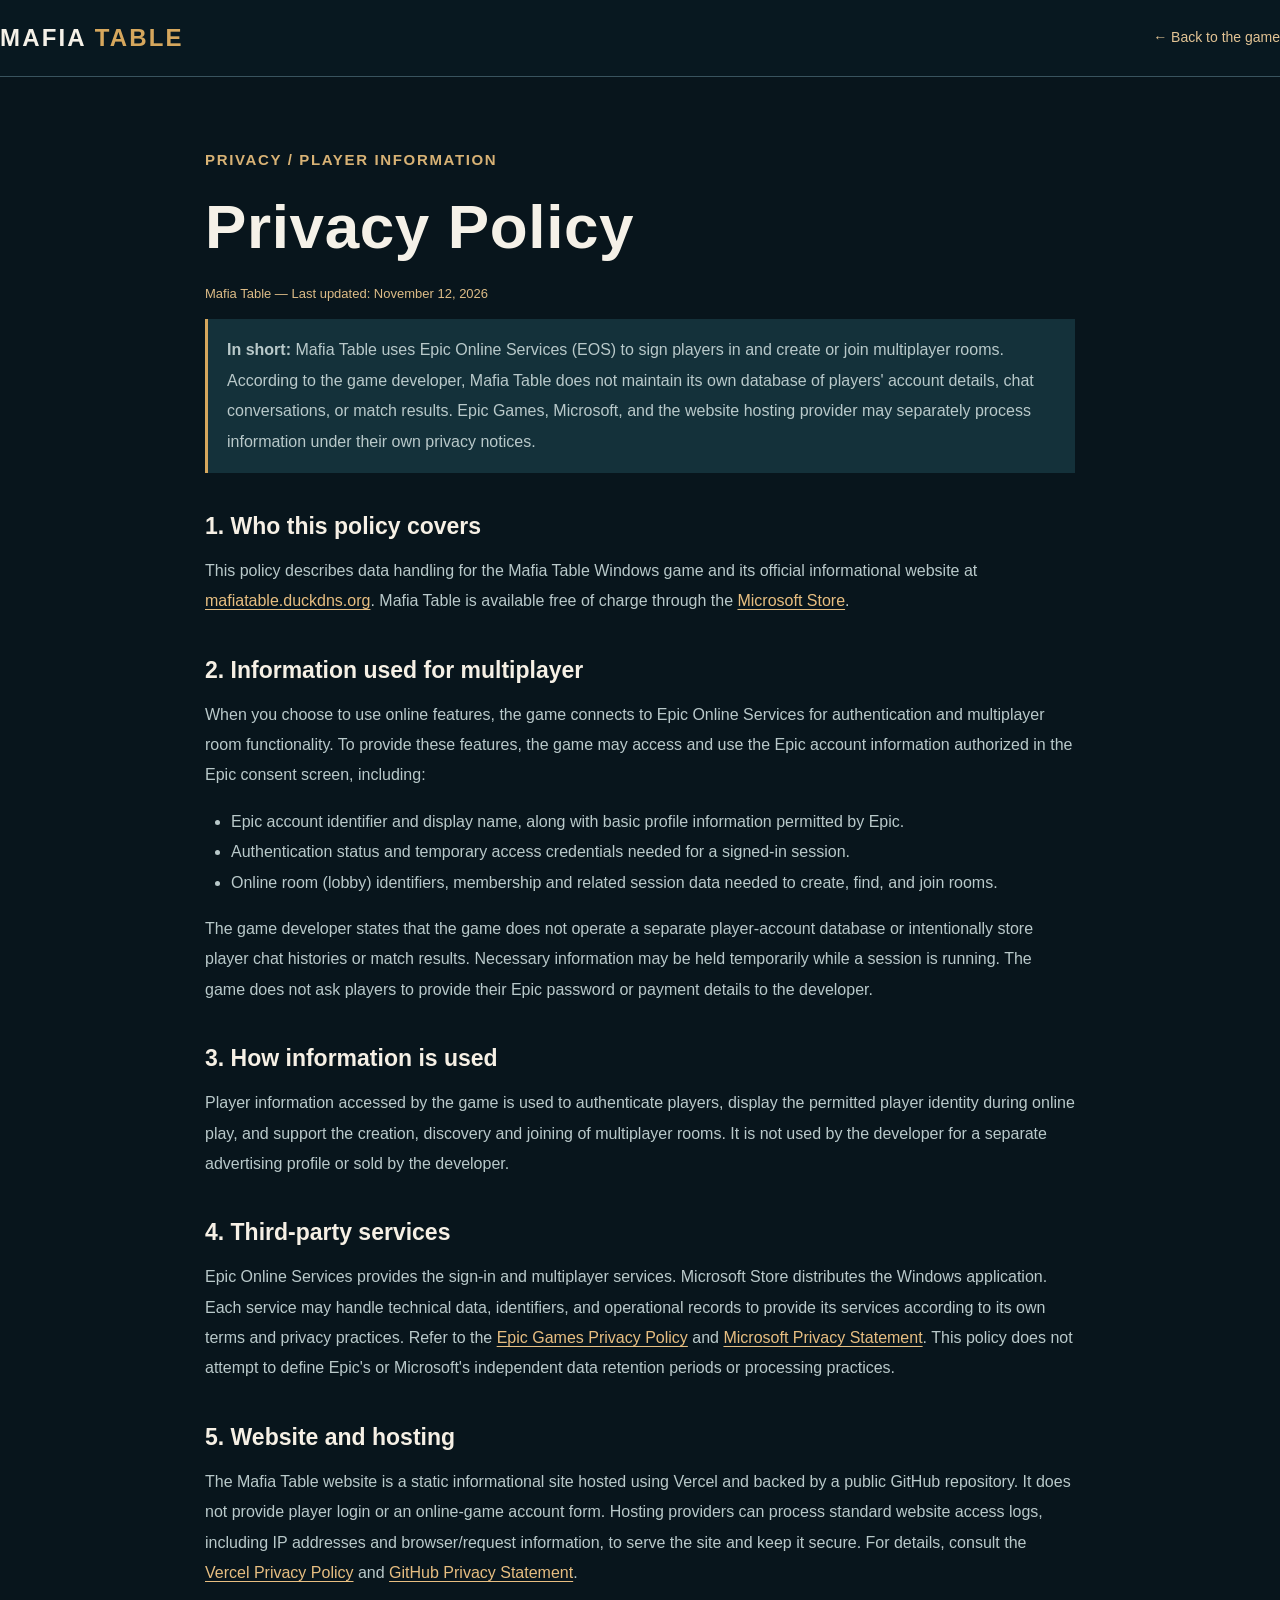
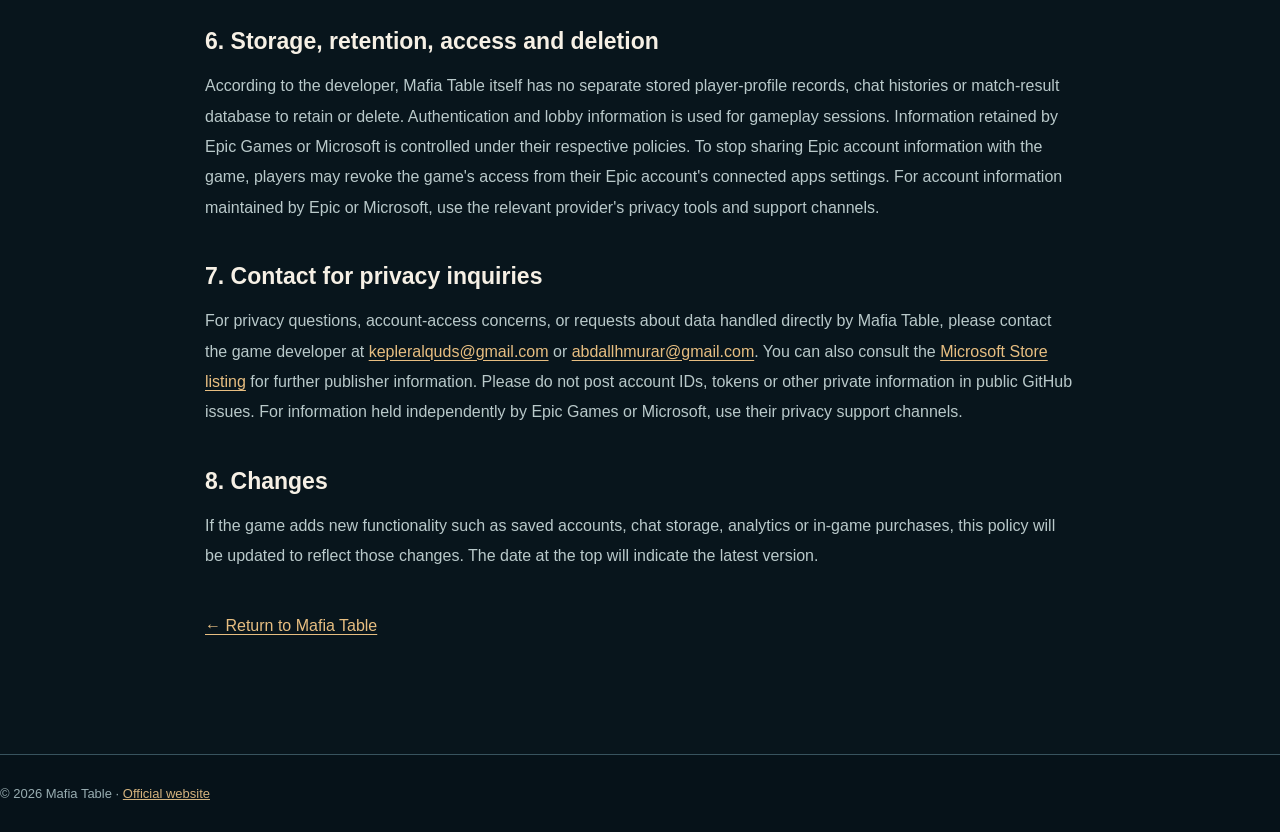
==== commit 19afd971: "Publish Mafia Table privacy support emails" ====
--- a/privacy.html
+++ b/privacy.html
@@ -56,7 +56,7 @@
 <h2>6. Storage, retention, access and deletion</h2>
 <p>According to the developer, Mafia Table itself has no separate stored player-profile records, chat histories or match-result database to retain or delete. Authentication and lobby information is used for gameplay sessions. Information retained by Epic Games or Microsoft is controlled under their respective policies. To stop sharing Epic account information with the game, players may revoke the game's access from their Epic account's connected apps settings. For account information maintained by Epic or Microsoft, use the relevant provider's privacy tools and support channels.</p>
 <h2>7. Contact for privacy inquiries</h2>
-<p>For questions about the game's own data practices or to request help identifying the correct service provider, contact the Mafia Table developer through the publisher/support contact shown on its <a href="https://apps.microsoft.com/detail/9NH1LT8SS26W?hl=en&amp;gl=IL">Microsoft Store listing</a>. A direct private support email address will be added here when the developer confirms the address to publish. Please do not share account IDs, tokens or other private information in public GitHub issues.</p>
+<p>For privacy questions, account-access concerns, or requests about data handled directly by Mafia Table, please contact the game developer at <a href="mailto:kepleralquds@gmail.com">kepleralquds@gmail.com</a> or <a href="mailto:abdallhmurar@gmail.com">abdallhmurar@gmail.com</a>. You can also consult the <a href="https://apps.microsoft.com/detail/9NH1LT8SS26W?hl=en&amp;gl=IL">Microsoft Store listing</a> for further publisher information. Please do not post account IDs, tokens or other private information in public GitHub issues. For information held independently by Epic Games or Microsoft, use their privacy support channels.</p>
 <h2>8. Changes</h2>
 <p>If the game adds new functionality such as saved accounts, chat storage, analytics or in-game purchases, this policy will be updated to reflect those changes. The date at the top will indicate the latest version.</p>
 <p style="margin-top:40px"><a href="./">← Return to Mafia Table</a></p>
